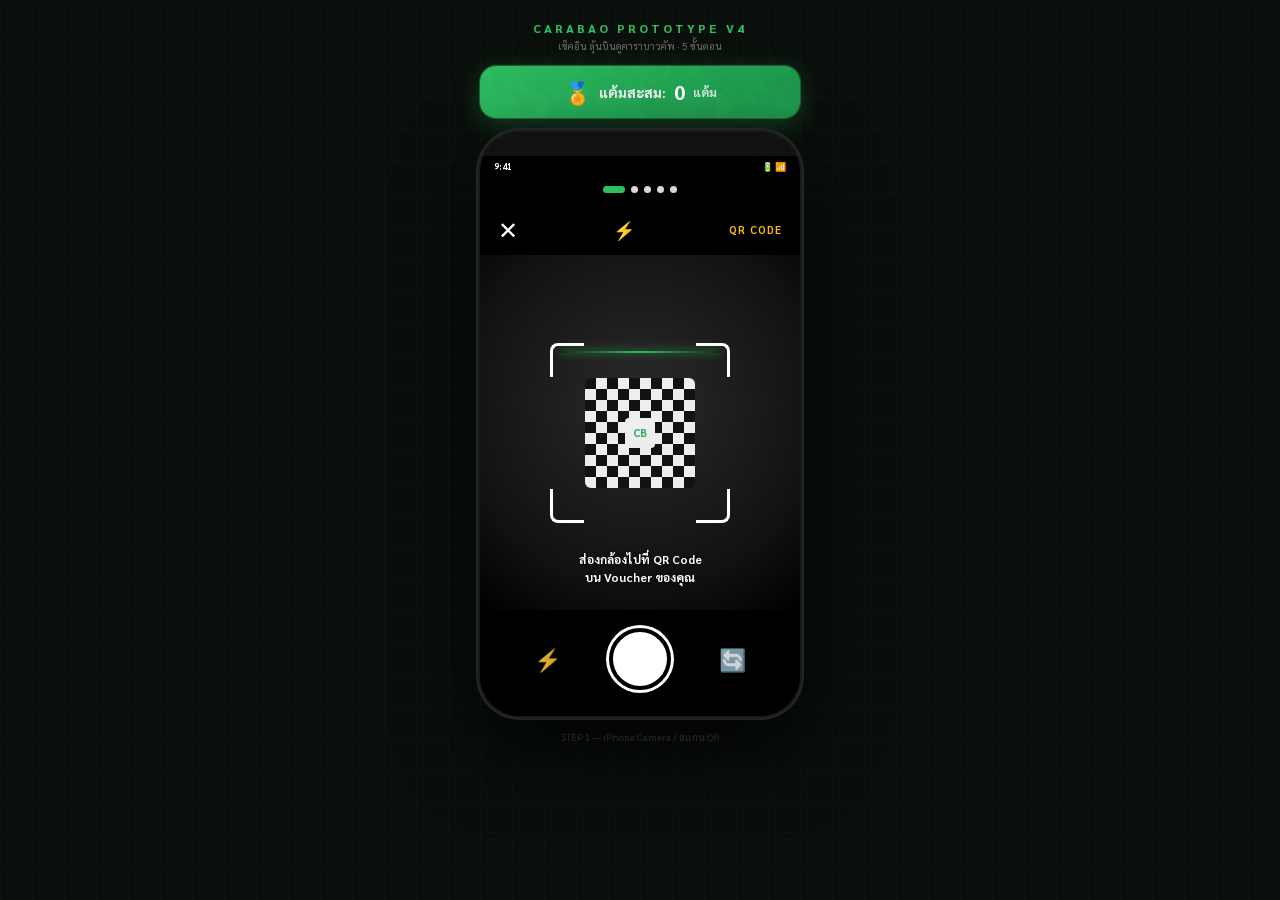
==== carabao-prototype-v4.html @ 3860e4a2 "Add carabao-prototype-v4.html — 5-step linear flow New standalone prototype, first-timer flow only, " ====
<!DOCTYPE html>
<html lang="th">
<head>
<meta charset="UTF-8">
<meta name="viewport" content="width=device-width, initial-scale=1.0, maximum-scale=1.0">
<title>Carabao Prototype V4 — เช็คอิน ลุ้นบินดูคาราบาวคัพ</title>
<style>
@import url('https://fonts.googleapis.com/css2?family=Sarabun:wght@300;400;700;900&family=Prompt:wght@400;500;700;900&display=swap');

:root {
  --green: #2dbe60;
  --green-dark: #1a9448;
  --gold: #f5c842;
  --g-blue: #4285f4;
  --g-red: #ea4335;
  --g-green: #34a853;
  --g-yellow: #fbbc05;
  --font: 'Sarabun', 'Prompt', sans-serif;
}
*, *::before, *::after { box-sizing: border-box; margin: 0; padding: 0; }
body {
  font-family: var(--font);
  background: #0a0f0c;
  min-height: 100vh;
  display: flex; flex-direction: column; align-items: center;
  padding: 20px 0 60px;
  background-image:
    linear-gradient(rgba(45,190,96,0.03) 1px, transparent 1px),
    linear-gradient(90deg, rgba(45,190,96,0.03) 1px, transparent 1px);
  background-size: 32px 32px;
}
.proto-header { text-align: center; margin-bottom: 14px; padding: 0 16px; }
.proto-title { font-size: 12px; font-weight: 900; color: var(--green); letter-spacing: 3px; text-transform: uppercase; margin-bottom: 3px; }
.proto-sub   { font-size: 10px; color: rgba(255,255,255,0.4); }

/* ── PERSISTENT POINTS HEADER (above frame) ── */
.points-header {
  width: 320px;
  background: linear-gradient(135deg, var(--green), var(--green-dark));
  border-radius: 16px;
  padding: 12px 18px;
  margin-bottom: 14px;
  display: flex;
  align-items: center;
  justify-content: center;
  gap: 8px;
  box-shadow: 0 6px 24px rgba(45,190,96,0.3), 0 0 0 1px rgba(45,190,96,0.4);
  position: relative;
  overflow: hidden;
}
.points-header::before {
  content: '';
  position: absolute; inset: 0;
  background: url('pattern.png') center/180px;
  opacity: 0.08;
}
.ph-medal { font-size: 22px; position: relative; }
.ph-text  { font-size: 14px; font-weight: 700; color: white; position: relative; }
.ph-num   { font-size: 20px; font-weight: 900; color: white; position: relative; transition: transform 0.2s; }
.ph-num.pop { transform: scale(1.4); }
.ph-unit  { font-size: 12px; font-weight: 700; color: rgba(255,255,255,0.85); position: relative; }

/* ── PHONE ── */
.phone {
  width: 320px; background: #111; border-radius: 40px;
  box-shadow: 0 0 0 2px #1a1a1a, 0 0 0 4px #252525, 0 32px 80px rgba(0,0,0,0.9), 0 0 40px rgba(45,190,96,0.06);
  overflow: hidden; position: relative; flex-shrink: 0;
}
.phone-notch { width: 90px; height: 24px; background: #111; border-radius: 0 0 18px 18px; margin: 0 auto; position: relative; z-index: 10; }
.status-bar { height: 20px; display: flex; align-items: center; justify-content: space-between; padding: 0 14px; font-size: 9px; font-weight: 700; background: #f2f2f2; color: #333; }
.status-bar.dark { background: #000; color: #fff; }

/* ── STEP DOTS ── */
.step-dots { display: flex; align-items: center; justify-content: center; gap: 6px; padding: 10px 0; background: #fff; border-bottom: 1px solid #eee; }
.step-dots.on-dark { background: #000; border-bottom: none; }
.sd { width: 7px; height: 7px; border-radius: 50%; background: #d8d8d8; transition: all 0.3s; }
.sd.active { background: var(--green); width: 22px; border-radius: 4px; }
.sd.done { background: var(--green); }

/* ── SCREENS ── */
.screen { display: none; flex-direction: column; min-height: 560px; position: relative; }
.screen.active { display: flex; }

/* ── WEBVIEW (white) ── */
.wv { background: #f7f9f7; flex: 1; display: flex; flex-direction: column; position: relative; overflow: hidden; }
.wv-pattern { position: absolute; inset: 0; background-image: url('pattern.png'); background-size: 220px; opacity: 0.05; pointer-events: none; z-index: 0; }
.wv-logo-bar { background: var(--green); padding: 9px 14px; display: flex; align-items: center; justify-content: center; flex-shrink: 0; position: relative; z-index: 1; }
.wv-logo { height: 36px; mix-blend-mode: screen; object-fit: contain; }
.wv-body { position: relative; z-index: 1; flex: 1; display: flex; flex-direction: column; padding: 14px; gap: 10px; overflow-y: auto; }
.wv-title { font-size: 15px; font-weight: 900; color: #0c1a11; text-align: center; }
.wv-sub   { font-size: 10px; color: #4a6650; text-align: center; line-height: 1.5; }
.wv-btn { background: var(--green); color: white; border: none; border-radius: 10px; padding: 12px 14px; font-size: 13px; font-weight: 700; font-family: var(--font); width: 100%; cursor: pointer; box-shadow: 0 3px 12px rgba(45,190,96,0.35); display: flex; align-items: center; justify-content: center; gap: 6px; }
.wv-btn:active { opacity: 0.8; }
.wv-btn.sec { background: #f0f0f0; color: #333; box-shadow: none; border: 1px solid #ddd; }

/* ── STEP 1: iOS CAMERA ── */
.cam-screen { background: #000; flex: 1; display: flex; flex-direction: column; position: relative; }
.cam-topbar { display: flex; align-items: center; justify-content: space-between; padding: 14px 18px; z-index: 3; }
.cam-x { color: white; font-size: 24px; font-weight: 300; cursor: pointer; line-height: 1; }
.cam-flash { color: var(--g-yellow); font-size: 18px; }
.cam-mode  { color: var(--g-yellow); font-size: 11px; font-weight: 700; letter-spacing: 1px; }
.cam-viewfinder {
  flex: 1; position: relative; display: flex; align-items: center; justify-content: center;
  background:
    radial-gradient(circle at 50% 42%, #2a2a2a 0%, #111 70%, #000 100%);
  overflow: hidden;
}
.qr-frame {
  width: 180px; height: 180px; position: relative;
  display: flex; align-items: center; justify-content: center;
}
.qr-corner { position: absolute; width: 34px; height: 34px; border-color: white; border-style: solid; border-width: 0; }
.qr-tl { top: 0; left: 0; border-top-width: 3px; border-left-width: 3px; border-top-left-radius: 8px; }
.qr-tr { top: 0; right: 0; border-top-width: 3px; border-right-width: 3px; border-top-right-radius: 8px; }
.qr-bl { bottom: 0; left: 0; border-bottom-width: 3px; border-left-width: 3px; border-bottom-left-radius: 8px; }
.qr-br { bottom: 0; right: 0; border-bottom-width: 3px; border-right-width: 3px; border-bottom-right-radius: 8px; }
.qr-mock {
  width: 110px; height: 110px; border-radius: 6px;
  background:
    repeating-conic-gradient(#fff 0% 25%, #111 0% 50%) 0 0 / 22px 22px,
    #fff;
  opacity: 0.92;
  position: relative;
}
.qr-mock::after {
  content: 'CB'; position: absolute; inset: 0; margin: auto;
  width: 30px; height: 30px; background: #fff;
  display: flex; align-items: center; justify-content: center;
  font-size: 11px; font-weight: 900; color: var(--green);
  border-radius: 4px;
}
.qr-scanline {
  position: absolute; left: 8px; right: 8px; height: 2px;
  background: linear-gradient(90deg, transparent, var(--green), transparent);
  box-shadow: 0 0 8px var(--green);
  animation: qrScan 2.2s ease-in-out infinite; top: 8px;
}
@keyframes qrScan { 0%,100% { top: 8px; } 50% { top: 168px; } }
.cam-overlay-text {
  position: absolute; bottom: 24px; left: 20px; right: 20px;
  text-align: center; color: white; font-size: 12px; font-weight: 700;
  line-height: 1.5; text-shadow: 0 1px 4px rgba(0,0,0,0.8);
}
.cam-controls {
  display: flex; align-items: center; justify-content: space-around;
  padding: 18px 30px 26px; background: #000; z-index: 3;
}
.cam-ctrl-icon { font-size: 22px; color: white; cursor: pointer; opacity: 0.85; }
.cam-shutter {
  width: 62px; height: 62px; border-radius: 50%;
  background: white; border: 4px solid #000;
  box-shadow: 0 0 0 3px white; cursor: pointer;
  transition: transform 0.1s;
}
.cam-shutter:active { transform: scale(0.92); }

/* ── STEP 2: VOUCHER AUTO-POPULATE ── */
.voucher-card {
  background: white; border-radius: 14px; border: 2px solid var(--green);
  padding: 18px; text-align: center;
  box-shadow: 0 6px 20px rgba(45,190,96,0.15);
  position: relative; overflow: hidden;
}
.voucher-detected { font-size: 11px; color: var(--green); font-weight: 700; display: flex; align-items: center; justify-content: center; gap: 5px; }
.voucher-code-label { font-size: 9px; color: #888; margin-top: 12px; text-transform: uppercase; letter-spacing: 1px; }
.voucher-code {
  font-size: 34px; font-weight: 900; color: #0c1a11;
  letter-spacing: 3px; margin: 4px 0 2px;
  font-family: 'Prompt', monospace;
}
.voucher-venue {
  background: rgba(45,190,96,0.08); border: 1px solid rgba(45,190,96,0.25);
  border-radius: 10px; padding: 10px; margin-top: 14px;
  font-size: 12px; font-weight: 700; color: #1a7a3a;
}
.voucher-check-anim {
  width: 54px; height: 54px; border-radius: 50%;
  background: var(--green); color: white;
  display: flex; align-items: center; justify-content: center;
  font-size: 28px; margin: 0 auto 6px;
  animation: checkPop 0.5s ease-out;
}
@keyframes checkPop { 0% { transform: scale(0); } 60% { transform: scale(1.2); } 100% { transform: scale(1); } }

/* ── STEP 3: REGISTRATION ── */
.section-label { font-size: 11px; font-weight: 900; color: var(--green); text-align: center; }
.consent-row { display: flex; align-items: flex-start; gap: 6px; font-size: 9px; color: #555; line-height: 1.5; }
.consent-box { width: 14px; height: 14px; border: 1.5px solid var(--green); border-radius: 3px; background: rgba(45,190,96,0.15); flex-shrink: 0; margin-top: 1px; display: flex; align-items: center; justify-content: center; font-size: 9px; color: var(--green); }
.form-group { display: flex; flex-direction: column; gap: 3px; }
.form-label { font-size: 9px; font-weight: 700; color: #555; }
.form-input { background: white; border: 1.5px solid #e0e8e4; border-radius: 8px; padding: 8px 10px; font-size: 10px; color: #333; font-family: var(--font); }
.form-select { background: white; border: 1.5px solid #e0e8e4; border-radius: 8px; padding: 7px 10px; font-size: 10px; color: #333; font-family: var(--font); width: 100%; appearance: none; -webkit-appearance: none; background-image: url("data:image/svg+xml,%3Csvg xmlns='http://www.w3.org/2000/svg' width='10' height='6'%3E%3Cpath d='M0 0l5 6 5-6z' fill='%23999'/%3E%3C/svg%3E"); background-repeat: no-repeat; background-position: right 10px center; }
.form-row { display: grid; grid-template-columns: 1fr 1fr; gap: 8px; }

/* ── STEP 4: GOOGLE REVIEW ── */
.greview { background: #fff; flex: 1; display: flex; flex-direction: column; overflow-y: auto; }
.greview-bar { display: flex; align-items: center; gap: 10px; padding: 12px 14px; border-bottom: 1px solid #eee; flex-shrink: 0; }
.g-logo { font-size: 17px; font-weight: 700; letter-spacing: -1px; }
.g-b { color: var(--g-blue); } .g-r { color: var(--g-red); } .g-y { color: var(--g-yellow); } .g-g { color: var(--g-green); }
.greview-bar-title { font-size: 13px; font-weight: 700; color: #202124; }
.greview-body { padding: 14px; display: flex; flex-direction: column; gap: 12px; }
.gr-venue-row { display: flex; align-items: center; gap: 10px; }
.gr-venue-icon { width: 42px; height: 42px; border-radius: 50%; background: linear-gradient(135deg,#c8e6c9,#a5d6a7); display: flex; align-items: center; justify-content: center; font-size: 20px; flex-shrink: 0; }
.gr-venue-name { font-size: 13px; font-weight: 700; color: #202124; }
.gr-venue-sub { font-size: 10px; color: #5f6368; }
.gr-prompt { font-size: 12px; color: #202124; font-weight: 500; }
.gr-stars { display: flex; gap: 6px; }
.gr-star { font-size: 32px; cursor: pointer; color: #dadce0; transition: transform 0.1s; }
.gr-star.lit { color: var(--g-yellow); }
.gr-star:active { transform: scale(1.2); }
.gr-textbox { border: 1px solid #dadce0; border-radius: 8px; padding: 10px; font-size: 11px; color: #202124; font-family: var(--font); min-height: 64px; line-height: 1.5; }
.gr-textbox.placeholder { color: #9aa0a6; }
.gr-cam-btn { display: flex; align-items: center; justify-content: center; gap: 8px; border: 1px solid var(--g-blue); border-radius: 8px; padding: 11px; font-size: 12px; font-weight: 700; color: var(--g-blue); background: white; cursor: pointer; font-family: var(--font); }
.gr-cam-btn:active { background: #f0f6ff; }
.gr-photo-preview { background: #000; border-radius: 10px; height: 96px; display: flex; align-items: center; justify-content: center; position: relative; overflow: hidden; }
.gr-photo-inner { display: flex; flex-direction: column; align-items: center; gap: 3px; color: white; }
.gr-photo-badge { position: absolute; top: 7px; right: 7px; background: var(--g-green); color: white; font-size: 8px; font-weight: 700; padding: 2px 6px; border-radius: 4px; }
.gr-post-btn { background: var(--g-blue); color: white; border: none; border-radius: 24px; padding: 12px; font-size: 13px; font-weight: 700; font-family: var(--font); cursor: pointer; width: 100%; }
.gr-post-btn:active { opacity: 0.85; }
.gr-post-btn:disabled { opacity: 0.4; cursor: default; }

/* google overlay (loading/success) */
.g-overlay { position: absolute; inset: 0; background: rgba(255,255,255,0.97); display: none; flex-direction: column; align-items: center; justify-content: center; gap: 14px; padding: 30px; text-align: center; z-index: 20; }
.g-overlay.active { display: flex; }
.g-spinner { width: 46px; height: 46px; border: 4px solid #e0e0e0; border-top-color: var(--g-blue); border-radius: 50%; animation: gspin 0.9s linear infinite; }
@keyframes gspin { to { transform: rotate(360deg); } }
.g-ov-title { font-size: 14px; font-weight: 700; color: #202124; line-height: 1.5; }
.g-ov-sub { font-size: 11px; color: #5f6368; line-height: 1.5; }
.g-success-icon { width: 56px; height: 56px; border-radius: 50%; background: var(--g-green); color: white; display: flex; align-items: center; justify-content: center; font-size: 30px; animation: checkPop 0.5s ease-out; }
.g-link { color: var(--g-blue); font-size: 12px; font-weight: 700; text-decoration: none; }

/* step guide */
.guide-panel { background: rgba(45,190,96,0.06); border: 1px solid rgba(45,190,96,0.2); border-radius: 10px; padding: 10px 12px; }
.guide-title { font-size: 10px; font-weight: 900; color: var(--green); margin-bottom: 6px; }
.guide-step { font-size: 10px; color: #444; padding: 2px 0; display: flex; gap: 6px; line-height: 1.5; }
.clarity-rules { display: flex; flex-direction: column; gap: 2px; margin-top: 8px; padding-top: 8px; border-top: 1px dashed rgba(45,190,96,0.25); }
.clarity-rule { font-size: 8.5px; display: flex; gap: 5px; line-height: 1.4; }
.clarity-rule.ok { color: #1a7a3a; }
.clarity-rule.no { color: #c0392b; }

/* ── STEP 5: SPIN WHEEL ── */
.spin-screen { background: linear-gradient(180deg,#0c1a11 0%,#060d0a 100%); flex: 1; display: flex; flex-direction: column; align-items: center; padding: 14px; gap: 12px; position: relative; overflow: hidden; }
.confetti-svg { position: absolute; top: 0; left: 0; right: 0; height: 160px; pointer-events: none; z-index: 1; }
.spin-heading { font-size: 14px; font-weight: 900; color: var(--gold); text-align: center; text-shadow: 0 0 12px rgba(245,200,66,0.4); position: relative; z-index: 2; }
.spin-subheading { font-size: 10px; color: rgba(255,255,255,0.6); text-align: center; }
.wheel-wrap { position: relative; width: 210px; height: 210px; display: flex; align-items: center; justify-content: center; flex-shrink: 0; }
.wheel-pointer { position: absolute; top: -8px; left: 50%; transform: translateX(-50%); width: 0; height: 0; border-left: 12px solid transparent; border-right: 12px solid transparent; border-top: 22px solid white; filter: drop-shadow(0 2px 4px rgba(0,0,0,0.6)); z-index: 10; }
#spin-wheel {
  width: 200px; height: 200px; border-radius: 50%;
  background: conic-gradient(
    var(--green) 0deg 120deg,
    var(--green-dark) 120deg 240deg,
    var(--gold) 240deg 360deg
  );
  border: 5px solid white;
  box-shadow: 0 0 0 4px rgba(255,255,255,0.1), 0 6px 28px rgba(0,0,0,0.5);
  transform-origin: center; will-change: transform;
  position: relative;
}
.wheel-label { position: absolute; font-size: 15px; font-weight: 900; color: white; text-shadow: 0 1px 3px rgba(0,0,0,0.4); }
.wheel-center { position: absolute; width: 40px; height: 40px; background: white; border-radius: 50%; display: flex; align-items: center; justify-content: center; box-shadow: 0 2px 8px rgba(0,0,0,0.4); z-index: 5; font-size: 16px; }
#spin-btn { background: linear-gradient(135deg,var(--gold),#e0a800); color: #111; border: none; border-radius: 14px; padding: 14px; font-size: 15px; font-weight: 900; font-family: var(--font); cursor: pointer; box-shadow: 0 4px 20px rgba(245,200,66,0.5); width: 100%; transition: opacity 0.2s, transform 0.1s; position: relative; z-index: 2; }
#spin-btn:active { transform: scale(0.97); }
#spin-btn:disabled { opacity: 0.5; cursor: default; }
.spin-result-card { display: none; flex-direction: column; align-items: center; gap: 6px; background: rgba(255,255,255,0.07); border: 1.5px solid rgba(245,200,66,0.3); border-radius: 14px; padding: 14px; width: 100%; text-align: center; position: relative; z-index: 2; }
.src-icon { font-size: 32px; }
.src-title { font-size: 16px; font-weight: 900; color: var(--gold); }
.src-sub { font-size: 10px; color: rgba(255,255,255,0.7); line-height: 1.5; }
.src-pts { font-size: 26px; font-weight: 900; color: var(--green); }

.spin-bottom-btns { display: none; flex-direction: column; gap: 7px; width: 100%; position: relative; z-index: 2; }
.fb-share-btn { background: #1877F2; color: white; border: none; border-radius: 10px; padding: 12px; font-size: 13px; font-weight: 700; font-family: var(--font); cursor: pointer; display: flex; align-items: center; justify-content: center; gap: 8px; }
.fb-share-btn:active { opacity: 0.85; }
.home-btn { background: rgba(255,255,255,0.1); color: rgba(255,255,255,0.85); border: 1px solid rgba(255,255,255,0.2); border-radius: 10px; padding: 11px; font-size: 12px; font-weight: 700; font-family: var(--font); cursor: pointer; }

/* ── FACEBOOK SHARE SHEET ── */
.fb-sheet-overlay { position: absolute; inset: 0; background: rgba(0,0,0,0.5); display: none; align-items: flex-end; z-index: 40; }
.fb-sheet-overlay.active { display: flex; }
.fb-sheet { background: white; border-radius: 16px 16px 0 0; width: 100%; padding: 16px; display: flex; flex-direction: column; gap: 12px; animation: sheetUp 0.3s ease-out; }
@keyframes sheetUp { from { transform: translateY(100%); } to { transform: translateY(0); } }
.fb-sheet-header { display: flex; align-items: center; gap: 10px; border-bottom: 1px solid #eee; padding-bottom: 10px; }
.fb-sheet-logo { width: 34px; height: 34px; border-radius: 50%; background: #1877F2; color: white; display: flex; align-items: center; justify-content: center; font-size: 18px; font-weight: 900; flex-shrink: 0; }
.fb-sheet-title { font-size: 13px; font-weight: 700; color: #111; }
.fb-sheet-sub { font-size: 9px; color: #888; }
.fb-user-row { display: flex; align-items: center; gap: 8px; }
.fb-user-av { width: 36px; height: 36px; border-radius: 50%; background: #1877F2; color: white; display: flex; align-items: center; justify-content: center; font-size: 14px; font-weight: 700; flex-shrink: 0; }
.fb-user-nm { font-size: 12px; font-weight: 700; color: #111; }
.fb-privacy { font-size: 8px; color: #888; }
.fb-caption-box { font-size: 11px; color: #1c1e21; line-height: 1.6; }
.fb-caption-box .ht { color: #1877F2; font-weight: 700; }
.fb-photo-prev { background: #000; border-radius: 8px; height: 90px; display: flex; align-items: center; justify-content: center; position: relative; overflow: hidden; }
.fb-photo-badge { position: absolute; top: 6px; right: 6px; background: var(--green); color: white; font-size: 8px; font-weight: 700; padding: 2px 6px; border-radius: 4px; }
.fb-sheet-btns { display: flex; gap: 8px; }
.fb-cancel { flex: 1; padding: 11px; border-radius: 8px; border: 1px solid #ddd; background: white; font-size: 12px; font-weight: 700; font-family: var(--font); color: #666; cursor: pointer; }
.fb-confirm { flex: 2; padding: 11px; border-radius: 8px; border: none; background: #1877F2; font-size: 12px; font-weight: 700; font-family: var(--font); color: white; cursor: pointer; }

/* toast */
.toast { position: fixed; left: 50%; bottom: 40px; transform: translateX(-50%) translateY(20px); background: #1a1a1a; color: white; padding: 12px 22px; border-radius: 999px; font-size: 13px; font-weight: 700; box-shadow: 0 8px 30px rgba(0,0,0,0.4); opacity: 0; transition: opacity 0.3s, transform 0.3s; z-index: 100; pointer-events: none; }
.toast.show { opacity: 1; transform: translateX(-50%) translateY(0); }

.screen-label { margin-top: 14px; font-size: 10px; color: rgba(255,255,255,0.3); text-align: center; max-width: 320px; padding: 0 16px; }
</style>
</head>
<body>

<div class="proto-header">
  <div class="proto-title">Carabao Prototype V4</div>
  <div class="proto-sub">เช็คอิน ลุ้นบินดูคาราบาวคัพ · 5 ขั้นตอน</div>
</div>

<!-- ── PERSISTENT POINTS HEADER ── -->
<div class="points-header">
  <span class="ph-medal">🏅</span>
  <span class="ph-text">แต้มสะสม:</span>
  <span class="ph-num" id="ph-num">0</span>
  <span class="ph-unit">แต้ม</span>
</div>

<div class="phone">
  <div class="phone-notch"></div>

  <!-- ══ STEP 1 — iOS CAMERA / QR SCAN ══ -->
  <div id="step1" class="screen active">
    <div class="status-bar dark"><span>9:41</span><span>🔋 📶</span></div>
    <div class="step-dots on-dark">
      <div class="sd active"></div><div class="sd"></div><div class="sd"></div><div class="sd"></div><div class="sd"></div>
    </div>
    <div class="cam-screen">
      <div class="cam-topbar">
        <span class="cam-x" onclick="goStep(1)">✕</span>
        <span class="cam-flash">⚡</span>
        <span class="cam-mode">QR CODE</span>
      </div>
      <div class="cam-viewfinder">
        <div class="qr-frame">
          <div class="qr-corner qr-tl"></div><div class="qr-corner qr-tr"></div>
          <div class="qr-corner qr-bl"></div><div class="qr-corner qr-br"></div>
          <div class="qr-mock"></div>
          <div class="qr-scanline"></div>
        </div>
        <div class="cam-overlay-text">ส่องกล้องไปที่ QR Code<br>บน Voucher ของคุณ</div>
      </div>
      <div class="cam-controls">
        <span class="cam-ctrl-icon">⚡</span>
        <div class="cam-shutter" onclick="goStep(2)"></div>
        <span class="cam-ctrl-icon">🔄</span>
      </div>
    </div>
  </div>

  <!-- ══ STEP 2 — VOUCHER AUTO-POPULATE ══ -->
  <div id="step2" class="screen">
    <div class="status-bar"><span>9:41</span><span>🔋 📶</span></div>
    <div class="step-dots">
      <div class="sd done"></div><div class="sd active"></div><div class="sd"></div><div class="sd"></div><div class="sd"></div>
    </div>
    <div class="wv">
      <div class="wv-pattern"></div>
      <div class="wv-logo-bar"><img class="wv-logo" src="CBCB%20Logo.png" alt="CBCB"></div>
      <div class="wv-body">
        <div class="wv-title">🧾 ตรวจพบ Voucher แล้ว</div>
        <div class="voucher-card">
          <div class="voucher-check-anim">✓</div>
          <div class="voucher-detected">✅ ระบบตรวจพบ Voucher ของคุณแล้ว</div>
          <div class="voucher-code-label">รหัส Voucher</div>
          <div class="voucher-code">CB-374XK</div>
          <div class="voucher-venue">📍 Tawandang German Brewery</div>
        </div>
        <div class="wv-sub">ระบบกรอกรหัสให้อัตโนมัติ<br>ไม่ต้องพิมพ์เอง</div>
        <button class="wv-btn" onclick="goStep(3)">ยืนยัน — ไปลงทะเบียน →</button>
      </div>
    </div>
  </div>

  <!-- ══ STEP 3 — CONSENT + REGISTRATION ══ -->
  <div id="step3" class="screen">
    <div class="status-bar"><span>9:41</span><span>🔋 📶</span></div>
    <div class="step-dots">
      <div class="sd done"></div><div class="sd done"></div><div class="sd active"></div><div class="sd"></div><div class="sd"></div>
    </div>
    <div class="wv">
      <div class="wv-pattern"></div>
      <div class="wv-logo-bar"><img class="wv-logo" src="CBCB%20Logo.png" alt="CBCB"></div>
      <div class="wv-body" style="gap:8px">
        <div class="section-label">📝 ลงทะเบียน</div>
        <div class="consent-row">
          <div class="consent-box">✓</div>
          <div>ฉันยอมรับ <span style="color:var(--green);font-weight:700">เงื่อนไขการร่วมกิจกรรม</span> และ <span style="color:var(--green);font-weight:700">นโยบายความเป็นส่วนตัว</span> และยืนยันว่ามีอายุ 20 ปีขึ้นไป</div>
        </div>
        <div class="form-group"><div class="form-label">ชื่อ-นามสกุล *</div><div class="form-input">คุมาริ สุขดี</div></div>
        <div class="form-group"><div class="form-label">เลขบัตรประชาชน *</div><div class="form-input" style="letter-spacing:1.5px">3-1005-12345-67-8</div></div>
        <div class="form-row">
          <div class="form-group"><div class="form-label">อายุ *</div><div class="form-input">28</div></div>
          <div class="form-group"><div class="form-label">เพศ *</div><div class="form-input">หญิง ▾</div></div>
        </div>
        <div class="form-group"><div class="form-label">จังหวัด *</div><div class="form-input">กรุงเทพมหานคร ▾</div></div>
        <div class="form-group"><div class="form-label">เบอร์โทรศัพท์ *</div><input class="form-input" id="reg-phone" value="081-234-5678" inputmode="tel"></div>
        <div class="form-group">
          <div class="form-label">ทีมพรีเมียร์ลีกที่ชื่นชอบ *</div>
          <select class="form-select">
            <option selected>Manchester United</option>
            <option>Liverpool</option><option>Arsenal</option><option>Chelsea</option>
            <option>Manchester City</option><option>Tottenham Hotspur</option>
            <option>Newcastle United</option><option>Aston Villa</option>
            <option>West Ham United</option><option>Brighton &amp; Hove Albion</option>
            <option>Fulham</option><option>Brentford</option><option>Wolverhampton</option>
            <option>Crystal Palace</option><option>Everton</option><option>Nottingham Forest</option>
            <option>Bournemouth</option><option>ไม่มีทีมที่ชอบ</option>
          </select>
        </div>
        <button class="wv-btn" onclick="completeRegistration()" style="margin-top:4px">ถัดไป — รีวิวร้าน →</button>
      </div>
    </div>
  </div>

  <!-- ══ STEP 4 — GOOGLE REVIEW ══ -->
  <div id="step4" class="screen">
    <div class="status-bar"><span>9:41</span><span>🔋 📶</span></div>
    <div class="step-dots">
      <div class="sd done"></div><div class="sd done"></div><div class="sd done"></div><div class="sd active"></div><div class="sd"></div>
    </div>
    <div class="greview" style="position:relative">
      <div class="greview-bar">
        <span class="g-logo"><span class="g-b">G</span><span class="g-r">o</span><span class="g-y">o</span><span class="g-b">g</span><span class="g-g">l</span><span class="g-r">e</span></span>
        <span class="greview-bar-title">รีวิว</span>
      </div>
      <div class="greview-body">
        <div class="gr-venue-row">
          <div class="gr-venue-icon">🍺</div>
          <div>
            <div class="gr-venue-name">Tawandang German Brewery</div>
            <div class="gr-venue-sub">ร้านอาหาร · เบียร์สด · พระราม 3</div>
          </div>
        </div>
        <div class="gr-prompt">ให้คะแนนประสบการณ์ของคุณ</div>
        <div class="gr-stars" id="gr-stars">
          <span class="gr-star lit" onclick="rateStar(1)">★</span>
          <span class="gr-star lit" onclick="rateStar(2)">★</span>
          <span class="gr-star lit" onclick="rateStar(3)">★</span>
          <span class="gr-star lit" onclick="rateStar(4)">★</span>
          <span class="gr-star lit" onclick="rateStar(5)">★</span>
        </div>
        <div class="gr-textbox placeholder" id="gr-text">เขียนรีวิวร้านนี้...</div>
        <button class="gr-cam-btn" id="gr-cam-btn" onclick="takeSelfie()">📷 ถ่ายเซลฟี่กับเบียร์ของคุณ</button>
        <div class="gr-photo-preview" id="gr-photo" style="display:none">
          <div class="gr-photo-badge">✓ แนบรูปแล้ว</div>
          <div class="gr-photo-inner"><span style="font-size:26px">🤳🍺</span><span style="font-size:9px">เซลฟี่กับเบียร์</span></div>
        </div>
        <button class="gr-post-btn" onclick="postReview()">โพสต์</button>

        <!-- step guide -->
        <div class="guide-panel">
          <div class="guide-title">วิธีรีวิวรับแต้ม</div>
          <div class="guide-step">1. ✍️ เขียนรีวิว</div>
          <div class="guide-step">2. 📷 ถ่ายเซลฟี่กับเบียร์</div>
          <div class="guide-step">3. ✅ กด โพสต์</div>
          <div class="clarity-rules">
            <div class="clarity-rule ok">✅ ภาพคมชัด เห็นใบหน้าและเบียร์ชัดเจน</div>
            <div class="clarity-rule ok">✅ แสงสว่างเพียงพอ ไม่มืด</div>
            <div class="clarity-rule no">❌ ห้ามภาพเบลอหรือโฟกัสไม่ชัด</div>
            <div class="clarity-rule no">❌ ห้ามใช้ภาพจากคลังหรือภาพที่แต่ง Filter</div>
          </div>
        </div>
      </div>

      <!-- google overlay -->
      <div class="g-overlay" id="g-overlay">
        <div id="g-loading" style="display:flex;flex-direction:column;align-items:center;gap:14px">
          <div class="g-spinner"></div>
          <div class="g-ov-title">กำลังเชื่อมต่อ Google Maps...</div>
        </div>
        <div id="g-success" style="display:none;flex-direction:column;align-items:center;gap:14px">
          <div class="g-success-icon">✓</div>
          <div class="g-ov-title">รีวิวของคุณถูกส่งไปยัง<br>Google Maps แล้ว ✅</div>
          <a class="g-link" href="https://www.google.com/maps" target="_blank">ดูรีวิวของคุณบน Google Maps →</a>
          <div class="g-ov-sub">+10 แต้มจากการรีวิว · กำลังไปหมุนวงล้อ...</div>
        </div>
      </div>
    </div>
  </div>

  <!-- ══ STEP 5 — SPIN WHEEL + POINTS ══ -->
  <div id="step5" class="screen">
    <div class="status-bar dark"><span>9:41</span><span>🔋 📶</span></div>
    <div class="step-dots on-dark">
      <div class="sd done"></div><div class="sd done"></div><div class="sd done"></div><div class="sd done"></div><div class="sd active"></div>
    </div>
    <div class="spin-screen">
      <svg class="confetti-svg" viewBox="0 0 320 160" xmlns="http://www.w3.org/2000/svg">
        <rect x="30" y="0" width="6" height="10" fill="#f5c842" rx="1"><animate attributeName="y" from="-10" to="160" dur="2s" repeatCount="indefinite"/><animate attributeName="opacity" from="1" to="0" dur="2s" repeatCount="indefinite"/></rect>
        <rect x="80" y="0" width="5" height="8" fill="#2dbe60" rx="1"><animate attributeName="y" from="-10" to="160" dur="2.3s" repeatCount="indefinite" begin="0.3s"/><animate attributeName="opacity" from="1" to="0" dur="2.3s" repeatCount="indefinite" begin="0.3s"/></rect>
        <rect x="140" y="0" width="7" height="6" fill="#fff" rx="1"><animate attributeName="y" from="-10" to="160" dur="1.8s" repeatCount="indefinite" begin="0.6s"/><animate attributeName="opacity" from="1" to="0" dur="1.8s" repeatCount="indefinite" begin="0.6s"/></rect>
        <rect x="210" y="0" width="5" height="9" fill="#f5c842" rx="1"><animate attributeName="y" from="-10" to="160" dur="2.1s" repeatCount="indefinite" begin="0.1s"/><animate attributeName="opacity" from="1" to="0" dur="2.1s" repeatCount="indefinite" begin="0.1s"/></rect>
        <rect x="270" y="0" width="6" height="7" fill="#2dbe60" rx="1"><animate attributeName="y" from="-10" to="160" dur="2.5s" repeatCount="indefinite" begin="0.8s"/><animate attributeName="opacity" from="1" to="0" dur="2.5s" repeatCount="indefinite" begin="0.8s"/></rect>
      </svg>

      <div class="spin-heading">🎡 หมุนวงล้อทวีคูณแต้ม!</div>
      <div class="spin-subheading">คุณได้ 10 แต้มฐานจากการรีวิว<br>หมุนวงล้อเพื่อรับแต้มเพิ่ม!</div>

      <div class="wheel-wrap">
        <div class="wheel-pointer"></div>
        <div id="spin-wheel">
          <div class="wheel-label" style="top:32px;left:50%;transform:translateX(-50%)">2x</div>
          <div class="wheel-label" style="bottom:46px;left:38px">3x</div>
          <div class="wheel-label" style="bottom:46px;right:38px">5x</div>
        </div>
        <div class="wheel-center">🍺</div>
      </div>

      <button id="spin-btn" onclick="doSpin()">🎡 หมุนเลย!</button>

      <div class="spin-result-card" id="spin-result">
        <div class="src-icon" id="src-icon">🎉</div>
        <div class="src-title" id="src-title"></div>
        <div class="src-pts" id="src-pts"></div>
        <div class="src-sub" id="src-sub"></div>
      </div>

      <div class="spin-bottom-btns" id="spin-bottom">
        <button class="fb-share-btn" onclick="openFbSheet()">👍 แชร์บน Facebook</button>
        <button class="home-btn" onclick="goStep(1)">🔄 เริ่มเช็คอินใหม่</button>
      </div>
    </div>

    <!-- FB SHARE SHEET -->
    <div class="fb-sheet-overlay" id="fb-sheet-overlay">
      <div class="fb-sheet">
        <div class="fb-sheet-header">
          <div class="fb-sheet-logo">f</div>
          <div><div class="fb-sheet-title">แชร์ไปยัง Facebook</div><div class="fb-sheet-sub">โพสต์ลงไทม์ไลน์ของคุณ</div></div>
        </div>
        <div class="fb-user-row">
          <div class="fb-user-av">K</div>
          <div><div class="fb-user-nm">คุมาริ สุขดี</div><div class="fb-privacy">🌐 สาธารณะ</div></div>
        </div>
        <div class="fb-caption-box">มาร่วมสนุกกันเลย! เชียร์บอล ชนบาว สนุกมากกก 🍻⚽ <span class="ht">#เชียร์บอลเชียร์บาว</span></div>
        <div class="fb-photo-prev">
          <div class="fb-photo-badge">รูปจากรีวิว</div>
          <span style="font-size:30px">🤳🍺</span>
        </div>
        <div class="fb-sheet-btns">
          <button class="fb-cancel" onclick="closeFbSheet()">ยกเลิก</button>
          <button class="fb-confirm" onclick="confirmFbShare()">แชร์เลย</button>
        </div>
      </div>
    </div>
  </div>

</div><!-- /phone -->

<div class="screen-label" id="screen-label">STEP 1 — iPhone Camera / สแกน QR</div>

<!-- toast -->
<div class="toast" id="toast"></div>

<script>
/* ═══ POINTS (localStorage by phone) ═══ */
let userPhone = '081-234-5678';
function pointsKey() { return 'cbcb_points_' + userPhone.replace(/\D/g, ''); }
function getPoints() { return parseInt(localStorage.getItem(pointsKey()) || '0', 10); }
function setPoints(v) { localStorage.setItem(pointsKey(), String(v)); }
function renderPoints() { document.getElementById('ph-num').textContent = getPoints().toLocaleString(); }

function animatePoints(from, to) {
  const el = document.getElementById('ph-num');
  const dur = 900, start = performance.now();
  el.classList.add('pop');
  setTimeout(() => el.classList.remove('pop'), 250);
  function tick(now) {
    const t = Math.min((now - start) / dur, 1);
    const eased = 1 - Math.pow(1 - t, 3);
    el.textContent = Math.round(from + (to - from) * eased).toLocaleString();
    if (t < 1) requestAnimationFrame(tick);
    else el.textContent = to.toLocaleString();
  }
  requestAnimationFrame(tick);
}

/* ═══ NAV ═══ */
const stepLabels = {
  1: 'STEP 1 — iPhone Camera / สแกน QR',
  2: 'STEP 2 — Voucher Auto-Populate',
  3: 'STEP 3 — Consent + Registration',
  4: 'STEP 4 — Google Review',
  5: 'STEP 5 — Spin Wheel + Points',
};
function goStep(n) {
  if (n === 1) resetFlow();
  document.querySelectorAll('.screen').forEach(s => s.classList.remove('active'));
  document.getElementById('step' + n).classList.add('active');
  document.getElementById('screen-label').textContent = stepLabels[n];
  window.scrollTo({ top: 0, behavior: 'smooth' });
}

/* ═══ STEP 3 → capture phone, key points ═══ */
function completeRegistration() {
  const v = document.getElementById('reg-phone').value.trim();
  if (v) userPhone = v;
  renderPoints();
  goStep(4);
}

/* ═══ STEP 4 — Google Review ═══ */
function rateStar(n) {
  document.querySelectorAll('.gr-star').forEach((s, i) => s.classList.toggle('lit', i < n));
}
function takeSelfie() {
  document.getElementById('gr-photo').style.display = 'flex';
  const t = document.getElementById('gr-text');
  if (t.classList.contains('placeholder')) {
    t.classList.remove('placeholder');
    t.textContent = 'บรรยากาศดีมาก เบียร์สดอร่อย เชียร์บอลสนุกสุดๆ! 🍻⚽';
  }
}
let reviewAwarded = false;
function postReview() {
  const ov = document.getElementById('g-overlay');
  ov.classList.add('active');
  document.getElementById('g-loading').style.display = 'flex';
  document.getElementById('g-success').style.display = 'none';
  setTimeout(() => {
    document.getElementById('g-loading').style.display = 'none';
    document.getElementById('g-success').style.display = 'flex';
    // award base 10 review points
    if (!reviewAwarded) {
      const before = getPoints();
      setPoints(before + 10);
      animatePoints(before, before + 10);
      reviewAwarded = true;
    }
  }, 1800);
  setTimeout(() => {
    ov.classList.remove('active');
    goStep(5);
  }, 1800 + 2000);
}

/* ═══ STEP 5 — Spin Wheel ═══ */
// 3 equal 120° segments. Centers: 2x=60°, 3x=180°, 5x=300°
// Hidden weights: 2x=60%, 3x=30%, 5x=10%
const spinSegments = [
  { mult: 2, add: 20, target: 60,  color: '#2dbe60', icon: '🟢', title: 'แต้ม 2 เท่า!' },
  { mult: 3, add: 30, target: 180, color: '#1a9448', icon: '💚', title: 'แต้ม 3 เท่า!' },
  { mult: 5, add: 50, target: 300, color: '#f5c842', icon: '⭐', title: 'แต้ม 5 เท่า! สุดยอด!' },
];
const spinWeights = [0.60, 0.30, 0.10];
let spinRotation = 0;
let isSpinning = false;

function pickWeighted() {
  const r = Math.random();
  let acc = 0;
  for (let i = 0; i < spinWeights.length; i++) {
    acc += spinWeights[i];
    if (r < acc) return i;
  }
  return spinWeights.length - 1;
}

function doSpin() {
  if (isSpinning) return;
  isSpinning = true;
  const btn = document.getElementById('spin-btn');
  btn.disabled = true;
  btn.textContent = '⏳ กำลังหมุน...';

  const idx = pickWeighted();
  const seg = spinSegments[idx];
  const currentAngle = spinRotation % 360;
  let delta = (360 - seg.target - currentAngle + 360) % 360;
  if (delta < 30) delta += 360;
  delta += 5 * 360;
  spinRotation += delta;

  const wheel = document.getElementById('spin-wheel');
  wheel.style.transition = 'transform 4s cubic-bezier(0.17, 0.67, 0.12, 0.99)';
  wheel.style.transform = `rotate(${spinRotation}deg)`;

  setTimeout(() => showSpinResult(seg), 4300);
}

function showSpinResult(seg) {
  const before = getPoints();
  const after = before + seg.add;
  setPoints(after);
  animatePoints(before, after);

  document.getElementById('src-icon').textContent = seg.icon;
  document.getElementById('src-title').textContent = seg.title;
  document.getElementById('src-pts').textContent = '+' + seg.add + ' แต้ม';
  document.getElementById('src-sub').textContent =
    `10 แต้มฐาน + ${seg.add} แต้มจากวงล้อ = รวมรอบนี้ ${10 + seg.add} แต้ม`;
  document.getElementById('spin-result').style.display = 'flex';
  document.getElementById('spin-bottom').style.display = 'flex';
}

/* ═══ FACEBOOK SHARE ═══ */
function openFbSheet()  { document.getElementById('fb-sheet-overlay').classList.add('active'); }
function closeFbSheet() { document.getElementById('fb-sheet-overlay').classList.remove('active'); }
function confirmFbShare() {
  closeFbSheet();
  showToast('แชร์สำเร็จแล้ว! 🎉');
}

/* ═══ TOAST ═══ */
let toastTimer = null;
function showToast(msg) {
  const t = document.getElementById('toast');
  t.textContent = msg;
  t.classList.add('show');
  clearTimeout(toastTimer);
  toastTimer = setTimeout(() => t.classList.remove('show'), 2600);
}

/* ═══ RESET (re-checkin) ═══ */
function resetFlow() {
  // step 4
  reviewAwarded = false;
  const t = document.getElementById('gr-text');
  t.classList.add('placeholder');
  t.textContent = 'เขียนรีวิวร้านนี้...';
  document.getElementById('gr-photo').style.display = 'none';
  rateStar(5);
  document.getElementById('g-overlay').classList.remove('active');
  // step 5
  const wheel = document.getElementById('spin-wheel');
  wheel.style.transition = 'none';
  wheel.style.transform = 'rotate(0deg)';
  spinRotation = 0;
  isSpinning = false;
  const btn = document.getElementById('spin-btn');
  btn.disabled = false;
  btn.textContent = '🎡 หมุนเลย!';
  document.getElementById('spin-result').style.display = 'none';
  document.getElementById('spin-bottom').style.display = 'none';
  closeFbSheet();
}

/* init */
renderPoints();
</script>
</body>
</html>
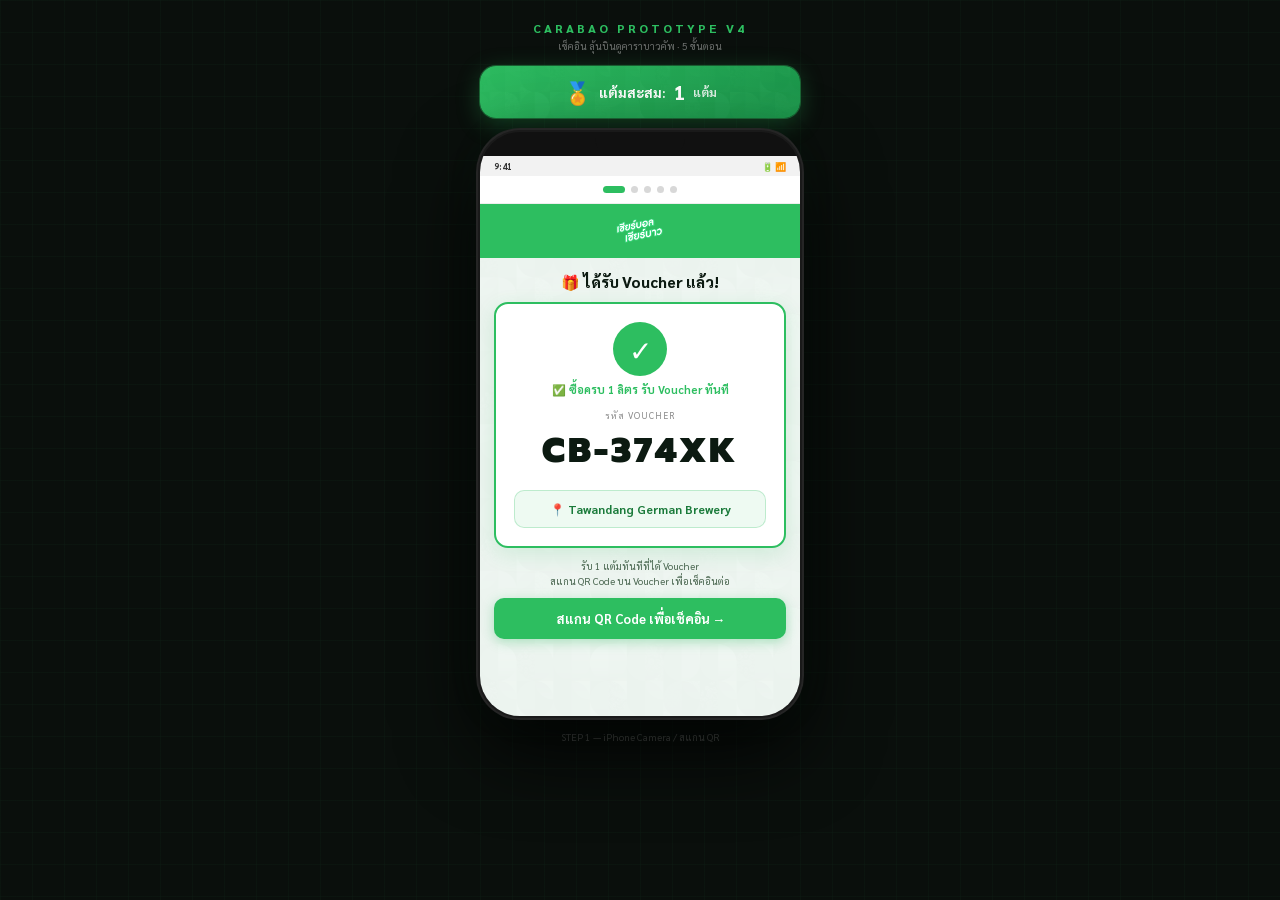
==== commit 7cee7e10: "Reorder V4 flow: voucher receipt (+1 pt) before QR scan Voucher is received in-store after buying 1L" ====
--- a/carabao-prototype-v4.html
+++ b/carabao-prototype-v4.html
@@ -269,9 +269,35 @@
 .src-pts { font-size: 26px; font-weight: 900; color: var(--green); }
 
 .spin-bottom-btns { display: none; flex-direction: column; gap: 7px; width: 100%; position: relative; z-index: 2; }
+.line-share-btn { background: #06C755; color: white; border: none; border-radius: 10px; padding: 12px; font-size: 13px; font-weight: 700; font-family: var(--font); cursor: pointer; display: flex; align-items: center; justify-content: center; gap: 8px; }
+.line-share-btn:active { opacity: 0.85; }
 .fb-share-btn { background: #1877F2; color: white; border: none; border-radius: 10px; padding: 12px; font-size: 13px; font-weight: 700; font-family: var(--font); cursor: pointer; display: flex; align-items: center; justify-content: center; gap: 8px; }
 .fb-share-btn:active { opacity: 0.85; }
 .home-btn { background: rgba(255,255,255,0.1); color: rgba(255,255,255,0.85); border: 1px solid rgba(255,255,255,0.2); border-radius: 10px; padding: 11px; font-size: 12px; font-weight: 700; font-family: var(--font); cursor: pointer; }
+
+/* ── LINE SHARE OVERLAYS ── */
+.line-overlay { position: absolute; inset: 0; background: white; display: none; flex-direction: column; z-index: 50; }
+.line-overlay.active { display: flex; }
+.lsh-status { background: #06C755; padding: 6px 14px; display: flex; justify-content: space-between; font-size: 10px; color: white; font-weight: 700; }
+.lsh-topbar { background: #06C755; padding: 10px 14px; color: white; font-size: 14px; font-weight: 700; display: flex; align-items: center; gap: 10px; }
+.lsh-topbar span.close { cursor: pointer; font-size: 18px; }
+.lsh-body { flex: 1; padding: 12px; display: flex; flex-direction: column; gap: 8px; overflow-y: auto; }
+.lsh-hint { font-size: 10px; color: #888; }
+.lsh-friend { display: flex; align-items: center; gap: 10px; padding: 9px; border-radius: 8px; cursor: pointer; }
+.lsh-friend:active { background: #f5f5f5; }
+.lsh-avatar { width: 38px; height: 38px; border-radius: 50%; display: flex; align-items: center; justify-content: center; font-size: 17px; flex-shrink: 0; }
+.lsh-name { flex: 1; font-size: 13px; font-weight: 700; color: #111; }
+.lsh-check { width: 22px; height: 22px; border-radius: 50%; border: 2px solid #ddd; display: flex; align-items: center; justify-content: center; font-size: 11px; }
+.lsh-check.sel { background: #06C755; border-color: #06C755; color: white; }
+.lsh-send-btn { background: #06C755; color: white; border: none; border-radius: 10px; padding: 13px; font-size: 14px; font-weight: 700; font-family: var(--font); cursor: pointer; margin: 12px; }
+.lsh-chat { flex: 1; padding: 12px; display: flex; flex-direction: column; gap: 8px; background: #ECE5DD; overflow-y: auto; }
+.lsh-chat-date { text-align: center; font-size: 9px; color: #888; }
+.lsh-bubble-row { display: flex; gap: 6px; align-items: flex-start; }
+.lsh-bav { width: 28px; height: 28px; border-radius: 50%; background: #2dbe60; color: white; display: flex; align-items: center; justify-content: center; font-size: 9px; font-weight: 700; flex-shrink: 0; }
+.lsh-rich-card { background: linear-gradient(135deg,#1a5c2e,#0c3d1e); border-radius: 12px; padding: 12px; font-size: 9px; color: white; line-height: 1.6; max-width: 210px; }
+.lsh-rich-card strong { color: #f5c842; font-size: 10px; }
+.lsh-rich-card a { color: #6dff9e; }
+.lsh-rich-card-btn { background: #2dbe60; color: white; border: none; border-radius: 8px; padding: 8px 12px; font-size: 10px; font-weight: 700; font-family: var(--font); width: 100%; cursor: pointer; margin-top: 8px; }
 
 /* ── FACEBOOK SHARE SHEET ── */
 .fb-sheet-overlay { position: absolute; inset: 0; background: rgba(0,0,0,0.5); display: none; align-items: flex-end; z-index: 40; }
@@ -319,11 +345,35 @@
 <div class="phone">
   <div class="phone-notch"></div>
 
-  <!-- ══ STEP 1 — iOS CAMERA / QR SCAN ══ -->
+  <!-- ══ STEP 1 — RECEIVE VOUCHER (ซื้อครบ 1 ลิตร) ══ -->
   <div id="step1" class="screen active">
+    <div class="status-bar"><span>9:41</span><span>🔋 📶</span></div>
+    <div class="step-dots">
+      <div class="sd active"></div><div class="sd"></div><div class="sd"></div><div class="sd"></div><div class="sd"></div>
+    </div>
+    <div class="wv">
+      <div class="wv-pattern"></div>
+      <div class="wv-logo-bar"><img class="wv-logo" src="CBCB%20Logo.png" alt="CBCB"></div>
+      <div class="wv-body">
+        <div class="wv-title">🎁 ได้รับ Voucher แล้ว!</div>
+        <div class="voucher-card">
+          <div class="voucher-check-anim">✓</div>
+          <div class="voucher-detected">✅ ซื้อครบ 1 ลิตร รับ Voucher ทันที</div>
+          <div class="voucher-code-label">รหัส Voucher</div>
+          <div class="voucher-code">CB-374XK</div>
+          <div class="voucher-venue">📍 Tawandang German Brewery</div>
+        </div>
+        <div class="wv-sub">รับ 1 แต้มทันทีที่ได้ Voucher<br>สแกน QR Code บน Voucher เพื่อเช็คอินต่อ</div>
+        <button class="wv-btn" onclick="goStep(2)">สแกน QR Code เพื่อเช็คอิน →</button>
+      </div>
+    </div>
+  </div>
+
+  <!-- ══ STEP 2 — iOS CAMERA / QR SCAN ══ -->
+  <div id="step2" class="screen">
     <div class="status-bar dark"><span>9:41</span><span>🔋 📶</span></div>
     <div class="step-dots on-dark">
-      <div class="sd active"></div><div class="sd"></div><div class="sd"></div><div class="sd"></div><div class="sd"></div>
+      <div class="sd done"></div><div class="sd active"></div><div class="sd"></div><div class="sd"></div><div class="sd"></div>
     </div>
     <div class="cam-screen">
       <div class="cam-topbar">
@@ -342,32 +392,8 @@
       </div>
       <div class="cam-controls">
         <span class="cam-ctrl-icon">⚡</span>
-        <div class="cam-shutter" onclick="goStep(2)"></div>
+        <div class="cam-shutter" onclick="goStep(3)"></div>
         <span class="cam-ctrl-icon">🔄</span>
-      </div>
-    </div>
-  </div>
-
-  <!-- ══ STEP 2 — VOUCHER AUTO-POPULATE ══ -->
-  <div id="step2" class="screen">
-    <div class="status-bar"><span>9:41</span><span>🔋 📶</span></div>
-    <div class="step-dots">
-      <div class="sd done"></div><div class="sd active"></div><div class="sd"></div><div class="sd"></div><div class="sd"></div>
-    </div>
-    <div class="wv">
-      <div class="wv-pattern"></div>
-      <div class="wv-logo-bar"><img class="wv-logo" src="CBCB%20Logo.png" alt="CBCB"></div>
-      <div class="wv-body">
-        <div class="wv-title">🧾 ตรวจพบ Voucher แล้ว</div>
-        <div class="voucher-card">
-          <div class="voucher-check-anim">✓</div>
-          <div class="voucher-detected">✅ ระบบตรวจพบ Voucher ของคุณแล้ว</div>
-          <div class="voucher-code-label">รหัส Voucher</div>
-          <div class="voucher-code">CB-374XK</div>
-          <div class="voucher-venue">📍 Tawandang German Brewery</div>
-        </div>
-        <div class="wv-sub">ระบบกรอกรหัสให้อัตโนมัติ<br>ไม่ต้องพิมพ์เอง</div>
-        <button class="wv-btn" onclick="goStep(3)">ยืนยัน — ไปลงทะเบียน →</button>
       </div>
     </div>
   </div>
@@ -517,6 +543,7 @@
       </div>
 
       <div class="spin-bottom-btns" id="spin-bottom">
+        <button class="line-share-btn" onclick="openLineShare()">💬 แชร์ LINE</button>
         <button class="fb-share-btn" onclick="openFbSheet()">👍 แชร์บน Facebook</button>
         <button class="home-btn" onclick="goStep(1)">🔄 เริ่มเช็คอินใหม่</button>
       </div>
@@ -541,6 +568,50 @@
         <div class="fb-sheet-btns">
           <button class="fb-cancel" onclick="closeFbSheet()">ยกเลิก</button>
           <button class="fb-confirm" onclick="confirmFbShare()">แชร์เลย</button>
+        </div>
+      </div>
+    </div>
+  </div>
+
+  <!-- LINE SHARE FRIEND PICKER -->
+  <div class="line-overlay" id="line-share-picker">
+    <div class="lsh-status"><span>9:41</span><span>LINE</span><span>📶</span></div>
+    <div class="lsh-topbar">
+      <span class="close" onclick="closeLineShare()">✕</span>
+      <span>ส่งให้เพื่อน</span>
+    </div>
+    <div class="lsh-body">
+      <div class="lsh-hint">เลือกเพื่อนที่ต้องการชวน</div>
+      <div class="lsh-friend" onclick="toggleLshFriend(this)"><div class="lsh-avatar" style="background:#ff6b9d">🐱</div><div class="lsh-name">น้องมิ้ว</div><div class="lsh-check sel">✓</div></div>
+      <div class="lsh-friend" onclick="toggleLshFriend(this)"><div class="lsh-avatar" style="background:#ffa94d">🦊</div><div class="lsh-name">พี่ใจ</div><div class="lsh-check">○</div></div>
+      <div class="lsh-friend" onclick="toggleLshFriend(this)"><div class="lsh-avatar" style="background:#845ef7">🐻</div><div class="lsh-name">เพื่อนสนิท</div><div class="lsh-check sel">✓</div></div>
+      <div class="lsh-friend" onclick="toggleLshFriend(this)"><div class="lsh-avatar" style="background:#339af0">🐬</div><div class="lsh-name">หมูกรอบ</div><div class="lsh-check">○</div></div>
+    </div>
+    <button class="lsh-send-btn" onclick="sendLineShare()">ส่ง →</button>
+  </div>
+
+  <!-- LINE SHARE SENT -->
+  <div class="line-overlay" id="line-share-sent">
+    <div class="lsh-status"><span>9:41</span><span>LINE</span><span>📶</span></div>
+    <div class="lsh-topbar">
+      <span class="close" onclick="closeLineShareSent()">‹</span>
+      <div style="width:28px;height:28px;border-radius:50%;background:#059b48;display:flex;align-items:center;justify-content:center;font-size:14px">✅</div>
+      <div><div style="font-size:13px;font-weight:700">ส่งสำเร็จ</div><div style="font-size:9px;opacity:0.85">ข้อความที่ส่งอัตโนมัติ</div></div>
+    </div>
+    <div class="lsh-chat">
+      <div class="lsh-chat-date">วันนี้</div>
+      <div class="lsh-bubble-row">
+        <div class="lsh-bav">CB</div>
+        <div>
+          <div class="lsh-rich-card">
+            <strong>🏆 มาร่วมสนุกกับ CBCB Campaign!</strong><br>
+            เพิ่งสปินได้แต้มจากวงล้อ 🔥<br>
+            ลุ้นบิน Carabao Cup Final ที่เวมบลีย์!<br>
+            ✈️🏟️ ยิ่งดื่ม ยิ่งมีสิทธิ์!<br>
+            <a href="#">🔗 line.me/ti/p/@carabaotawandangbeverage</a>
+            <button class="lsh-rich-card-btn" onclick="closeLineShareSent()">เข้าร่วมกิจกรรม →</button>
+          </div>
+          <div style="font-size:9px;color:#888;margin-top:4px">📋 ส่งให้ 2 เพื่อนแล้ว</div>
         </div>
       </div>
     </div>
@@ -578,8 +649,8 @@
 
 /* ═══ NAV ═══ */
 const stepLabels = {
-  1: 'STEP 1 — iPhone Camera / สแกน QR',
-  2: 'STEP 2 — Voucher Auto-Populate',
+  1: 'STEP 1 — Receive Voucher (+1 pt)',
+  2: 'STEP 2 — iPhone Camera / สแกน QR',
   3: 'STEP 3 — Consent + Registration',
   4: 'STEP 4 — Google Review',
   5: 'STEP 5 — Spin Wheel + Points',
@@ -590,6 +661,17 @@
   document.getElementById('step' + n).classList.add('active');
   document.getElementById('screen-label').textContent = stepLabels[n];
   window.scrollTo({ top: 0, behavior: 'smooth' });
+  if (n === 1) awardVoucherPoint();
+}
+
+/* ═══ STEP 1 — receive voucher (+1 pt) ═══ */
+let voucherAwarded = false;
+function awardVoucherPoint() {
+  if (voucherAwarded) return;
+  const before = getPoints();
+  setPoints(before + 1);
+  animatePoints(before, before + 1);
+  voucherAwarded = true;
 }
 
 /* ═══ STEP 3 → capture phone, key points ═══ */
@@ -694,6 +776,20 @@
   document.getElementById('spin-bottom').style.display = 'flex';
 }
 
+/* ═══ LINE SHARE ═══ */
+function openLineShare() { document.getElementById('line-share-picker').classList.add('active'); }
+function closeLineShare() { document.getElementById('line-share-picker').classList.remove('active'); }
+function closeLineShareSent() { document.getElementById('line-share-sent').classList.remove('active'); }
+function toggleLshFriend(el) {
+  const c = el.querySelector('.lsh-check');
+  c.classList.toggle('sel');
+  c.textContent = c.classList.contains('sel') ? '✓' : '○';
+}
+function sendLineShare() {
+  closeLineShare();
+  document.getElementById('line-share-sent').classList.add('active');
+}
+
 /* ═══ FACEBOOK SHARE ═══ */
 function openFbSheet()  { document.getElementById('fb-sheet-overlay').classList.add('active'); }
 function closeFbSheet() { document.getElementById('fb-sheet-overlay').classList.remove('active'); }
@@ -714,6 +810,8 @@
 
 /* ═══ RESET (re-checkin) ═══ */
 function resetFlow() {
+  // step 1
+  voucherAwarded = false;
   // step 4
   reviewAwarded = false;
   const t = document.getElementById('gr-text');
@@ -734,10 +832,13 @@
   document.getElementById('spin-result').style.display = 'none';
   document.getElementById('spin-bottom').style.display = 'none';
   closeFbSheet();
+  closeLineShare();
+  closeLineShareSent();
 }
 
 /* init */
 renderPoints();
+awardVoucherPoint();
 </script>
 </body>
 </html>
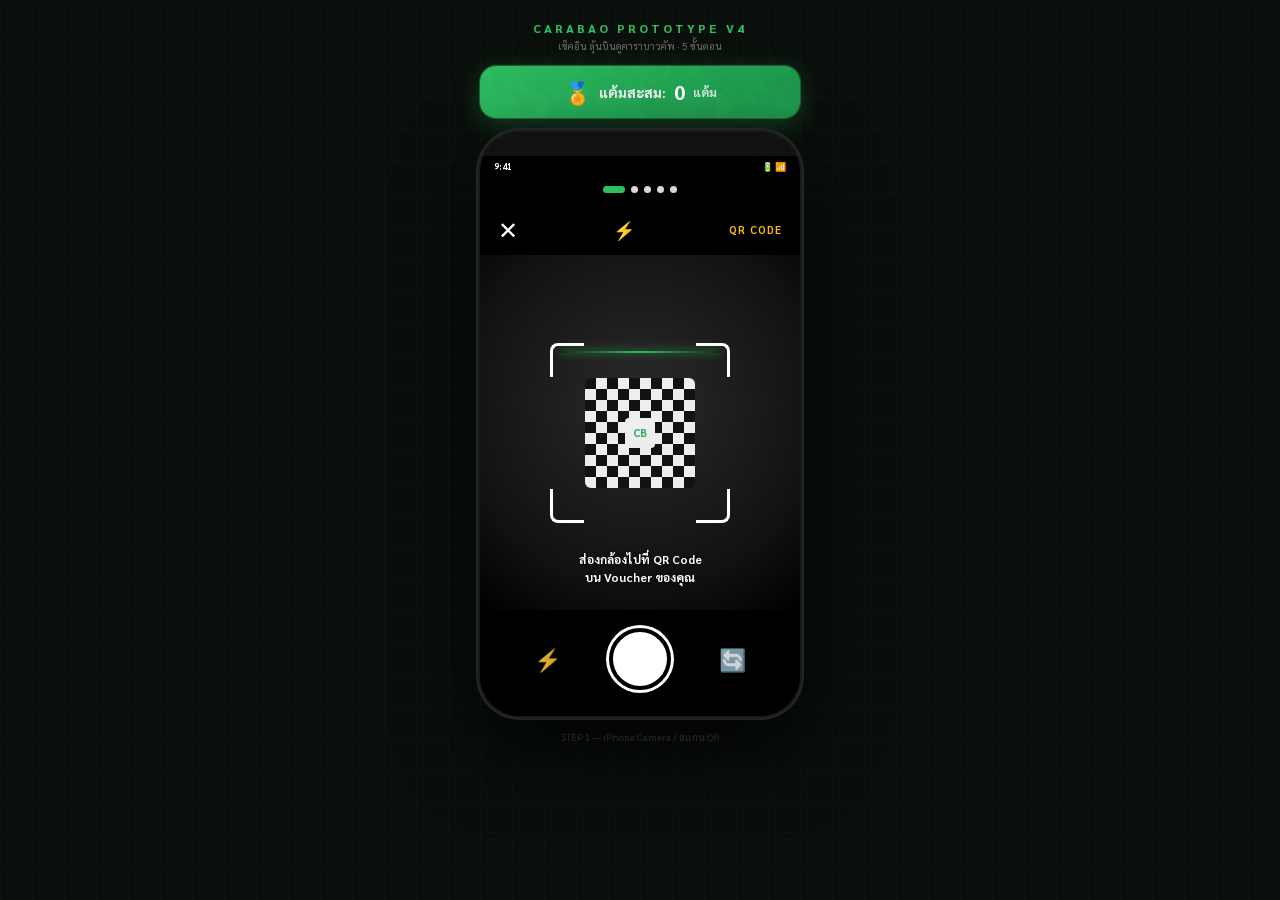
==== commit 30501830: "Revert prototype to prior order; redesign journey map as a polished SaaS-style page Journey map now " ====
--- a/carabao-prototype-v4.html
+++ b/carabao-prototype-v4.html
@@ -345,35 +345,11 @@
 <div class="phone">
   <div class="phone-notch"></div>
 
-  <!-- ══ STEP 1 — RECEIVE VOUCHER (ซื้อครบ 1 ลิตร) ══ -->
+  <!-- ══ STEP 1 — iOS CAMERA / QR SCAN ══ -->
   <div id="step1" class="screen active">
-    <div class="status-bar"><span>9:41</span><span>🔋 📶</span></div>
-    <div class="step-dots">
-      <div class="sd active"></div><div class="sd"></div><div class="sd"></div><div class="sd"></div><div class="sd"></div>
-    </div>
-    <div class="wv">
-      <div class="wv-pattern"></div>
-      <div class="wv-logo-bar"><img class="wv-logo" src="CBCB%20Logo.png" alt="CBCB"></div>
-      <div class="wv-body">
-        <div class="wv-title">🎁 ได้รับ Voucher แล้ว!</div>
-        <div class="voucher-card">
-          <div class="voucher-check-anim">✓</div>
-          <div class="voucher-detected">✅ ซื้อครบ 1 ลิตร รับ Voucher ทันที</div>
-          <div class="voucher-code-label">รหัส Voucher</div>
-          <div class="voucher-code">CB-374XK</div>
-          <div class="voucher-venue">📍 Tawandang German Brewery</div>
-        </div>
-        <div class="wv-sub">รับ 1 แต้มทันทีที่ได้ Voucher<br>สแกน QR Code บน Voucher เพื่อเช็คอินต่อ</div>
-        <button class="wv-btn" onclick="goStep(2)">สแกน QR Code เพื่อเช็คอิน →</button>
-      </div>
-    </div>
-  </div>
-
-  <!-- ══ STEP 2 — iOS CAMERA / QR SCAN ══ -->
-  <div id="step2" class="screen">
     <div class="status-bar dark"><span>9:41</span><span>🔋 📶</span></div>
     <div class="step-dots on-dark">
-      <div class="sd done"></div><div class="sd active"></div><div class="sd"></div><div class="sd"></div><div class="sd"></div>
+      <div class="sd active"></div><div class="sd"></div><div class="sd"></div><div class="sd"></div><div class="sd"></div>
     </div>
     <div class="cam-screen">
       <div class="cam-topbar">
@@ -392,8 +368,32 @@
       </div>
       <div class="cam-controls">
         <span class="cam-ctrl-icon">⚡</span>
-        <div class="cam-shutter" onclick="goStep(3)"></div>
+        <div class="cam-shutter" onclick="goStep(2)"></div>
         <span class="cam-ctrl-icon">🔄</span>
+      </div>
+    </div>
+  </div>
+
+  <!-- ══ STEP 2 — VOUCHER AUTO-POPULATE ══ -->
+  <div id="step2" class="screen">
+    <div class="status-bar"><span>9:41</span><span>🔋 📶</span></div>
+    <div class="step-dots">
+      <div class="sd done"></div><div class="sd active"></div><div class="sd"></div><div class="sd"></div><div class="sd"></div>
+    </div>
+    <div class="wv">
+      <div class="wv-pattern"></div>
+      <div class="wv-logo-bar"><img class="wv-logo" src="CBCB%20Logo.png" alt="CBCB"></div>
+      <div class="wv-body">
+        <div class="wv-title">🧾 ตรวจพบ Voucher แล้ว</div>
+        <div class="voucher-card">
+          <div class="voucher-check-anim">✓</div>
+          <div class="voucher-detected">✅ ระบบตรวจพบ Voucher ของคุณแล้ว</div>
+          <div class="voucher-code-label">รหัส Voucher</div>
+          <div class="voucher-code">CB-374XK</div>
+          <div class="voucher-venue">📍 Tawandang German Brewery</div>
+        </div>
+        <div class="wv-sub">ระบบกรอกรหัสให้อัตโนมัติ<br>ไม่ต้องพิมพ์เอง</div>
+        <button class="wv-btn" onclick="goStep(3)">ยืนยัน — ไปลงทะเบียน →</button>
       </div>
     </div>
   </div>
@@ -649,8 +649,8 @@
 
 /* ═══ NAV ═══ */
 const stepLabels = {
-  1: 'STEP 1 — Receive Voucher (+1 pt)',
-  2: 'STEP 2 — iPhone Camera / สแกน QR',
+  1: 'STEP 1 — iPhone Camera / สแกน QR',
+  2: 'STEP 2 — Voucher Auto-Populate',
   3: 'STEP 3 — Consent + Registration',
   4: 'STEP 4 — Google Review',
   5: 'STEP 5 — Spin Wheel + Points',
@@ -661,17 +661,6 @@
   document.getElementById('step' + n).classList.add('active');
   document.getElementById('screen-label').textContent = stepLabels[n];
   window.scrollTo({ top: 0, behavior: 'smooth' });
-  if (n === 1) awardVoucherPoint();
-}
-
-/* ═══ STEP 1 — receive voucher (+1 pt) ═══ */
-let voucherAwarded = false;
-function awardVoucherPoint() {
-  if (voucherAwarded) return;
-  const before = getPoints();
-  setPoints(before + 1);
-  animatePoints(before, before + 1);
-  voucherAwarded = true;
 }
 
 /* ═══ STEP 3 → capture phone, key points ═══ */
@@ -810,8 +799,6 @@
 
 /* ═══ RESET (re-checkin) ═══ */
 function resetFlow() {
-  // step 1
-  voucherAwarded = false;
   // step 4
   reviewAwarded = false;
   const t = document.getElementById('gr-text');
@@ -838,7 +825,6 @@
 
 /* init */
 renderPoints();
-awardVoucherPoint();
 </script>
 </body>
 </html>
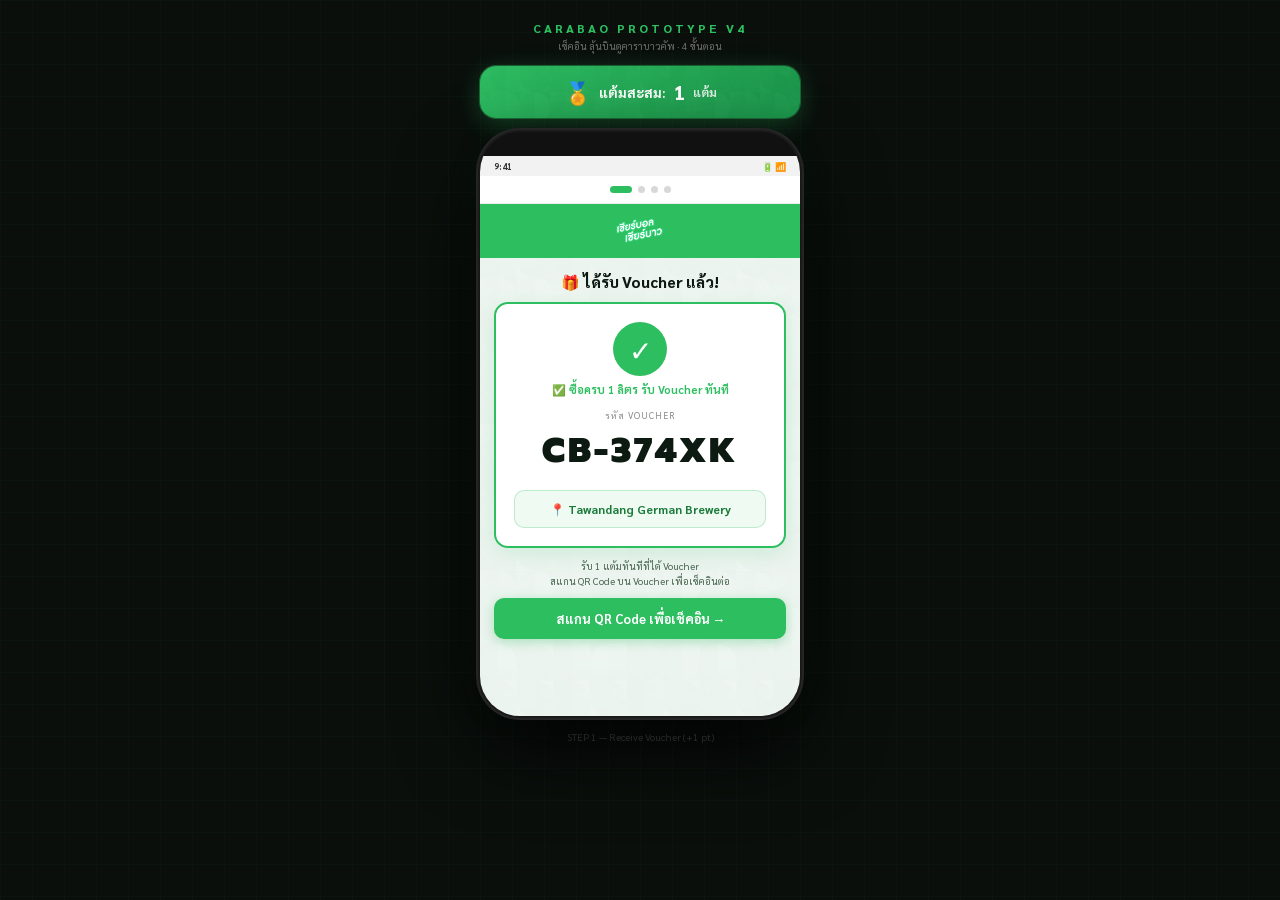
==== commit 329ac816: "Rebuild V4 prototype to 4-step flow: voucher, scan, register, spin+share Removes the Google review s" ====
--- a/carabao-prototype-v4.html
+++ b/carabao-prototype-v4.html
@@ -331,7 +331,7 @@
 
 <div class="proto-header">
   <div class="proto-title">Carabao Prototype V4</div>
-  <div class="proto-sub">เช็คอิน ลุ้นบินดูคาราบาวคัพ · 5 ขั้นตอน</div>
+  <div class="proto-sub">เช็คอิน ลุ้นบินดูคาราบาวคัพ · 4 ขั้นตอน</div>
 </div>
 
 <!-- ── PERSISTENT POINTS HEADER ── -->
@@ -345,11 +345,35 @@
 <div class="phone">
   <div class="phone-notch"></div>
 
-  <!-- ══ STEP 1 — iOS CAMERA / QR SCAN ══ -->
+  <!-- ══ STEP 1 — RECEIVE VOUCHER (ซื้อครบ 1 ลิตร) ══ -->
   <div id="step1" class="screen active">
+    <div class="status-bar"><span>9:41</span><span>🔋 📶</span></div>
+    <div class="step-dots">
+      <div class="sd active"></div><div class="sd"></div><div class="sd"></div><div class="sd"></div>
+    </div>
+    <div class="wv">
+      <div class="wv-pattern"></div>
+      <div class="wv-logo-bar"><img class="wv-logo" src="CBCB%20Logo.png" alt="CBCB"></div>
+      <div class="wv-body">
+        <div class="wv-title">🎁 ได้รับ Voucher แล้ว!</div>
+        <div class="voucher-card">
+          <div class="voucher-check-anim">✓</div>
+          <div class="voucher-detected">✅ ซื้อครบ 1 ลิตร รับ Voucher ทันที</div>
+          <div class="voucher-code-label">รหัส Voucher</div>
+          <div class="voucher-code">CB-374XK</div>
+          <div class="voucher-venue">📍 Tawandang German Brewery</div>
+        </div>
+        <div class="wv-sub">รับ 1 แต้มทันทีที่ได้ Voucher<br>สแกน QR Code บน Voucher เพื่อเช็คอินต่อ</div>
+        <button class="wv-btn" onclick="goStep(2)">สแกน QR Code เพื่อเช็คอิน →</button>
+      </div>
+    </div>
+  </div>
+
+  <!-- ══ STEP 2 — iOS CAMERA / QR SCAN ══ -->
+  <div id="step2" class="screen">
     <div class="status-bar dark"><span>9:41</span><span>🔋 📶</span></div>
     <div class="step-dots on-dark">
-      <div class="sd active"></div><div class="sd"></div><div class="sd"></div><div class="sd"></div><div class="sd"></div>
+      <div class="sd done"></div><div class="sd active"></div><div class="sd"></div><div class="sd"></div>
     </div>
     <div class="cam-screen">
       <div class="cam-topbar">
@@ -368,32 +392,8 @@
       </div>
       <div class="cam-controls">
         <span class="cam-ctrl-icon">⚡</span>
-        <div class="cam-shutter" onclick="goStep(2)"></div>
+        <div class="cam-shutter" onclick="goStep(3)"></div>
         <span class="cam-ctrl-icon">🔄</span>
-      </div>
-    </div>
-  </div>
-
-  <!-- ══ STEP 2 — VOUCHER AUTO-POPULATE ══ -->
-  <div id="step2" class="screen">
-    <div class="status-bar"><span>9:41</span><span>🔋 📶</span></div>
-    <div class="step-dots">
-      <div class="sd done"></div><div class="sd active"></div><div class="sd"></div><div class="sd"></div><div class="sd"></div>
-    </div>
-    <div class="wv">
-      <div class="wv-pattern"></div>
-      <div class="wv-logo-bar"><img class="wv-logo" src="CBCB%20Logo.png" alt="CBCB"></div>
-      <div class="wv-body">
-        <div class="wv-title">🧾 ตรวจพบ Voucher แล้ว</div>
-        <div class="voucher-card">
-          <div class="voucher-check-anim">✓</div>
-          <div class="voucher-detected">✅ ระบบตรวจพบ Voucher ของคุณแล้ว</div>
-          <div class="voucher-code-label">รหัส Voucher</div>
-          <div class="voucher-code">CB-374XK</div>
-          <div class="voucher-venue">📍 Tawandang German Brewery</div>
-        </div>
-        <div class="wv-sub">ระบบกรอกรหัสให้อัตโนมัติ<br>ไม่ต้องพิมพ์เอง</div>
-        <button class="wv-btn" onclick="goStep(3)">ยืนยัน — ไปลงทะเบียน →</button>
       </div>
     </div>
   </div>
@@ -402,7 +402,7 @@
   <div id="step3" class="screen">
     <div class="status-bar"><span>9:41</span><span>🔋 📶</span></div>
     <div class="step-dots">
-      <div class="sd done"></div><div class="sd done"></div><div class="sd active"></div><div class="sd"></div><div class="sd"></div>
+      <div class="sd done"></div><div class="sd done"></div><div class="sd active"></div><div class="sd"></div>
     </div>
     <div class="wv">
       <div class="wv-pattern"></div>
@@ -434,82 +434,16 @@
             <option>Bournemouth</option><option>ไม่มีทีมที่ชอบ</option>
           </select>
         </div>
-        <button class="wv-btn" onclick="completeRegistration()" style="margin-top:4px">ถัดไป — รีวิวร้าน →</button>
+        <button class="wv-btn" onclick="completeRegistration()" style="margin-top:4px">ถัดไป — สะสมคะแนน →</button>
       </div>
     </div>
   </div>
 
-  <!-- ══ STEP 4 — GOOGLE REVIEW ══ -->
+  <!-- ══ STEP 4 — สะสมคะแนน + SPIN WHEEL + SHARE ══ -->
   <div id="step4" class="screen">
-    <div class="status-bar"><span>9:41</span><span>🔋 📶</span></div>
-    <div class="step-dots">
-      <div class="sd done"></div><div class="sd done"></div><div class="sd done"></div><div class="sd active"></div><div class="sd"></div>
-    </div>
-    <div class="greview" style="position:relative">
-      <div class="greview-bar">
-        <span class="g-logo"><span class="g-b">G</span><span class="g-r">o</span><span class="g-y">o</span><span class="g-b">g</span><span class="g-g">l</span><span class="g-r">e</span></span>
-        <span class="greview-bar-title">รีวิว</span>
-      </div>
-      <div class="greview-body">
-        <div class="gr-venue-row">
-          <div class="gr-venue-icon">🍺</div>
-          <div>
-            <div class="gr-venue-name">Tawandang German Brewery</div>
-            <div class="gr-venue-sub">ร้านอาหาร · เบียร์สด · พระราม 3</div>
-          </div>
-        </div>
-        <div class="gr-prompt">ให้คะแนนประสบการณ์ของคุณ</div>
-        <div class="gr-stars" id="gr-stars">
-          <span class="gr-star lit" onclick="rateStar(1)">★</span>
-          <span class="gr-star lit" onclick="rateStar(2)">★</span>
-          <span class="gr-star lit" onclick="rateStar(3)">★</span>
-          <span class="gr-star lit" onclick="rateStar(4)">★</span>
-          <span class="gr-star lit" onclick="rateStar(5)">★</span>
-        </div>
-        <div class="gr-textbox placeholder" id="gr-text">เขียนรีวิวร้านนี้...</div>
-        <button class="gr-cam-btn" id="gr-cam-btn" onclick="takeSelfie()">📷 ถ่ายเซลฟี่กับเบียร์ของคุณ</button>
-        <div class="gr-photo-preview" id="gr-photo" style="display:none">
-          <div class="gr-photo-badge">✓ แนบรูปแล้ว</div>
-          <div class="gr-photo-inner"><span style="font-size:26px">🤳🍺</span><span style="font-size:9px">เซลฟี่กับเบียร์</span></div>
-        </div>
-        <button class="gr-post-btn" onclick="postReview()">โพสต์</button>
-
-        <!-- step guide -->
-        <div class="guide-panel">
-          <div class="guide-title">วิธีรีวิวรับแต้ม</div>
-          <div class="guide-step">1. ✍️ เขียนรีวิว</div>
-          <div class="guide-step">2. 📷 ถ่ายเซลฟี่กับเบียร์</div>
-          <div class="guide-step">3. ✅ กด โพสต์</div>
-          <div class="clarity-rules">
-            <div class="clarity-rule ok">✅ ภาพคมชัด เห็นใบหน้าและเบียร์ชัดเจน</div>
-            <div class="clarity-rule ok">✅ แสงสว่างเพียงพอ ไม่มืด</div>
-            <div class="clarity-rule no">❌ ห้ามภาพเบลอหรือโฟกัสไม่ชัด</div>
-            <div class="clarity-rule no">❌ ห้ามใช้ภาพจากคลังหรือภาพที่แต่ง Filter</div>
-          </div>
-        </div>
-      </div>
-
-      <!-- google overlay -->
-      <div class="g-overlay" id="g-overlay">
-        <div id="g-loading" style="display:flex;flex-direction:column;align-items:center;gap:14px">
-          <div class="g-spinner"></div>
-          <div class="g-ov-title">กำลังเชื่อมต่อ Google Maps...</div>
-        </div>
-        <div id="g-success" style="display:none;flex-direction:column;align-items:center;gap:14px">
-          <div class="g-success-icon">✓</div>
-          <div class="g-ov-title">รีวิวของคุณถูกส่งไปยัง<br>Google Maps แล้ว ✅</div>
-          <a class="g-link" href="https://www.google.com/maps" target="_blank">ดูรีวิวของคุณบน Google Maps →</a>
-          <div class="g-ov-sub">+10 แต้มจากการรีวิว · กำลังไปหมุนวงล้อ...</div>
-        </div>
-      </div>
-    </div>
-  </div>
-
-  <!-- ══ STEP 5 — SPIN WHEEL + POINTS ══ -->
-  <div id="step5" class="screen">
     <div class="status-bar dark"><span>9:41</span><span>🔋 📶</span></div>
     <div class="step-dots on-dark">
-      <div class="sd done"></div><div class="sd done"></div><div class="sd done"></div><div class="sd done"></div><div class="sd active"></div>
+      <div class="sd done"></div><div class="sd done"></div><div class="sd done"></div><div class="sd active"></div>
     </div>
     <div class="spin-screen">
       <svg class="confetti-svg" viewBox="0 0 320 160" xmlns="http://www.w3.org/2000/svg">
@@ -521,7 +455,7 @@
       </svg>
 
       <div class="spin-heading">🎡 หมุนวงล้อทวีคูณแต้ม!</div>
-      <div class="spin-subheading">คุณได้ 10 แต้มฐานจากการรีวิว<br>หมุนวงล้อเพื่อรับแต้มเพิ่ม!</div>
+      <div class="spin-subheading">คุณได้ 10 แต้มฐานจากการลงทะเบียน<br>หมุนวงล้อเพื่อรับแต้มเพิ่ม!</div>
 
       <div class="wheel-wrap">
         <div class="wheel-pointer"></div>
@@ -562,7 +496,7 @@
         </div>
         <div class="fb-caption-box">มาร่วมสนุกกันเลย! เชียร์บอล ชนบาว สนุกมากกก 🍻⚽ <span class="ht">#เชียร์บอลเชียร์บาว</span></div>
         <div class="fb-photo-prev">
-          <div class="fb-photo-badge">รูปจากรีวิว</div>
+          <div class="fb-photo-badge">รูปจากกิจกรรม</div>
           <span style="font-size:30px">🤳🍺</span>
         </div>
         <div class="fb-sheet-btns">
@@ -619,7 +553,7 @@
 
 </div><!-- /phone -->
 
-<div class="screen-label" id="screen-label">STEP 1 — iPhone Camera / สแกน QR</div>
+<div class="screen-label" id="screen-label">STEP 1 — Receive Voucher (+1 pt)</div>
 
 <!-- toast -->
 <div class="toast" id="toast"></div>
@@ -649,11 +583,10 @@
 
 /* ═══ NAV ═══ */
 const stepLabels = {
-  1: 'STEP 1 — iPhone Camera / สแกน QR',
-  2: 'STEP 2 — Voucher Auto-Populate',
+  1: 'STEP 1 — Receive Voucher (+1 pt)',
+  2: 'STEP 2 — iPhone Camera / สแกน QR',
   3: 'STEP 3 — Consent + Registration',
-  4: 'STEP 4 — Google Review',
-  5: 'STEP 5 — Spin Wheel + Points',
+  4: 'STEP 4 — สะสมคะแนน + Spin Wheel + Share',
 };
 function goStep(n) {
   if (n === 1) resetFlow();
@@ -661,52 +594,35 @@
   document.getElementById('step' + n).classList.add('active');
   document.getElementById('screen-label').textContent = stepLabels[n];
   window.scrollTo({ top: 0, behavior: 'smooth' });
-}
-
-/* ═══ STEP 3 → capture phone, key points ═══ */
+  if (n === 1) awardVoucherPoint();
+}
+
+/* ═══ STEP 1 — receive voucher (+1 pt) ═══ */
+let voucherAwarded = false;
+function awardVoucherPoint() {
+  if (voucherAwarded) return;
+  const before = getPoints();
+  setPoints(before + 1);
+  animatePoints(before, before + 1);
+  voucherAwarded = true;
+}
+
+/* ═══ STEP 3 → capture phone, award base points, go to spin ═══ */
+let baseAwarded = false;
 function completeRegistration() {
   const v = document.getElementById('reg-phone').value.trim();
   if (v) userPhone = v;
   renderPoints();
+  if (!baseAwarded) {
+    const before = getPoints();
+    setPoints(before + 10);
+    animatePoints(before, before + 10);
+    baseAwarded = true;
+  }
   goStep(4);
 }
 
-/* ═══ STEP 4 — Google Review ═══ */
-function rateStar(n) {
-  document.querySelectorAll('.gr-star').forEach((s, i) => s.classList.toggle('lit', i < n));
-}
-function takeSelfie() {
-  document.getElementById('gr-photo').style.display = 'flex';
-  const t = document.getElementById('gr-text');
-  if (t.classList.contains('placeholder')) {
-    t.classList.remove('placeholder');
-    t.textContent = 'บรรยากาศดีมาก เบียร์สดอร่อย เชียร์บอลสนุกสุดๆ! 🍻⚽';
-  }
-}
-let reviewAwarded = false;
-function postReview() {
-  const ov = document.getElementById('g-overlay');
-  ov.classList.add('active');
-  document.getElementById('g-loading').style.display = 'flex';
-  document.getElementById('g-success').style.display = 'none';
-  setTimeout(() => {
-    document.getElementById('g-loading').style.display = 'none';
-    document.getElementById('g-success').style.display = 'flex';
-    // award base 10 review points
-    if (!reviewAwarded) {
-      const before = getPoints();
-      setPoints(before + 10);
-      animatePoints(before, before + 10);
-      reviewAwarded = true;
-    }
-  }, 1800);
-  setTimeout(() => {
-    ov.classList.remove('active');
-    goStep(5);
-  }, 1800 + 2000);
-}
-
-/* ═══ STEP 5 — Spin Wheel ═══ */
+/* ═══ STEP 4 — Spin Wheel ═══ */
 // 3 equal 120° segments. Centers: 2x=60°, 3x=180°, 5x=300°
 // Hidden weights: 2x=60%, 3x=30%, 5x=10%
 const spinSegments = [
@@ -799,15 +715,11 @@
 
 /* ═══ RESET (re-checkin) ═══ */
 function resetFlow() {
+  // step 1
+  voucherAwarded = false;
+  // step 3
+  baseAwarded = false;
   // step 4
-  reviewAwarded = false;
-  const t = document.getElementById('gr-text');
-  t.classList.add('placeholder');
-  t.textContent = 'เขียนรีวิวร้านนี้...';
-  document.getElementById('gr-photo').style.display = 'none';
-  rateStar(5);
-  document.getElementById('g-overlay').classList.remove('active');
-  // step 5
   const wheel = document.getElementById('spin-wheel');
   wheel.style.transition = 'none';
   wheel.style.transform = 'rotate(0deg)';
@@ -825,6 +737,7 @@
 
 /* init */
 renderPoints();
+awardVoucherPoint();
 </script>
 </body>
 </html>
